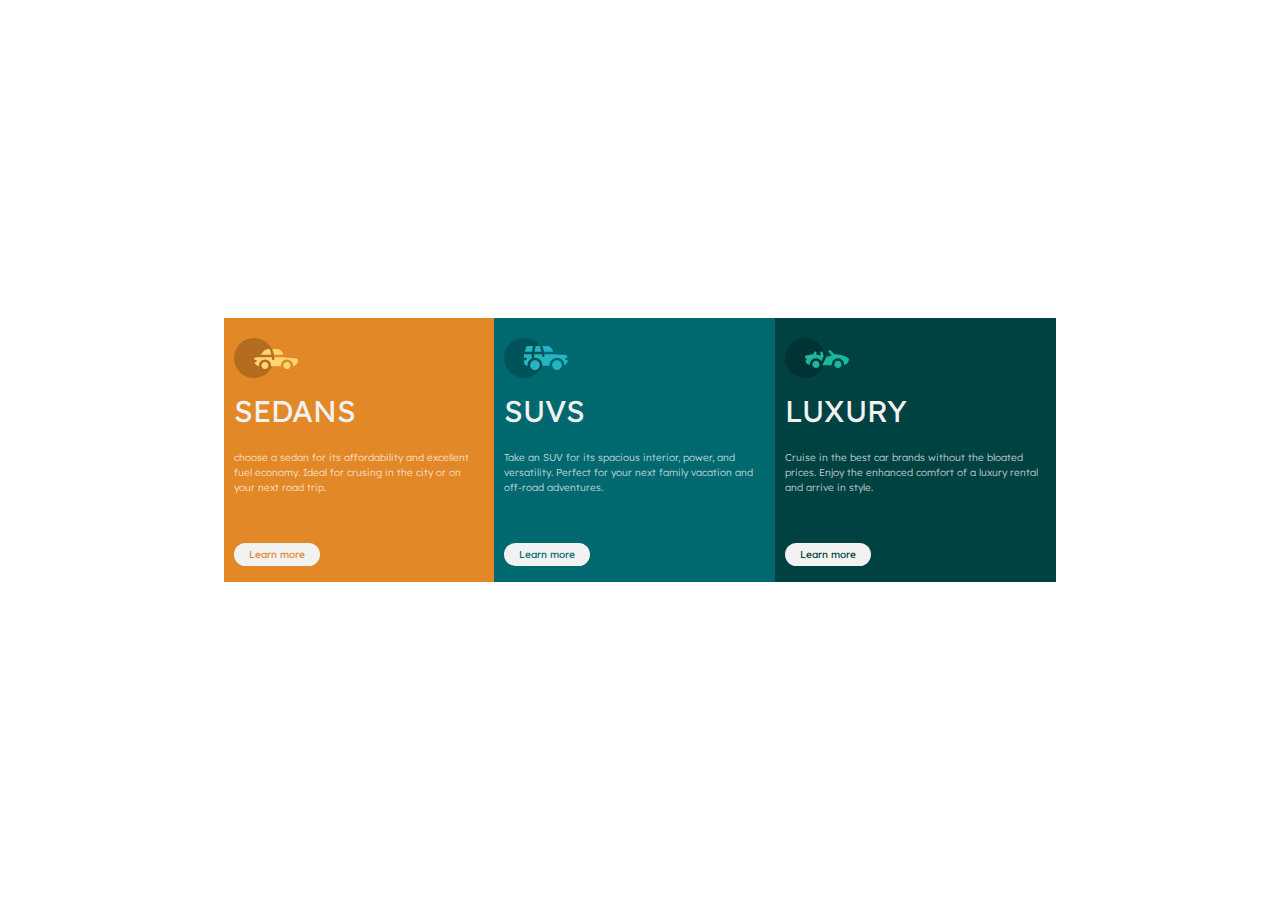
==== index.html @ b33a00e2 "css layout" ====
<!DOCTYPE html>
<html lang="en">
  <head>
    <meta charset="UTF-8" />
    <meta http-equiv="X-UA-Compatible" content="IE=edge" />
    <meta name="viewport" content="width=device-width, initial-scale=1.0" />
    <title>FlexBox Layout</title>
    <link
      rel="shortcut icon"
      href="images/favicon-32x32.png"
      type="image/x-icon"
    />
    <link rel="stylesheet" href="/css/flexbox & grid.css" />
    <link rel="preconnect" href="https://fonts.googleapis.com" />
    <link rel="preconnect" href="https://fonts.gstatic.com" crossorigin />
    <link
      href="https://fonts.googleapis.com/css2?family=Big+Shoulders+Display:wght@400;500;600;700&family=Lexend+Deca:wght@100;200;300;400&display=swap"
      rel="stylesheet"
    />
  </head>
  <body>
    <section class="mainSection">
      <div class="firstCard">
        <img src="/images/icon-sedans.svg" alt="sedans icon" />
        <h1>SEDANS</h1>
        <p>
          choose a sedan for its affordability and excellent fuel economy. Ideal
          for crusing in the city or on your next road trip.
        </p>
        <a href="#">Learn more</a>
      </div>
      <div class="secondCard">
        <img src="/images/icon-suvs.svg" alt="suvs icon" />
        <h1>SUVS</h1>
        <p>
          Take an SUV for its spacious interior, power, and versatility. Perfect
          for your next family vacation and off-road adventures.
        </p>
        <a href="#">Learn more</a>
      </div>
      <div class="thirdCard">
        <img src="/images/icon-luxury.svg" alt="luxury icon" />
        <h1>LUXURY</h1>
        <p>
          Cruise in the best car brands without the bloated prices. Enjoy the
          enhanced comfort of a luxury rental and arrive in style.
        </p>
        <a href="#">Learn more</a>
      </div>
    </section>
  </body>
</html>
---- css/flexbox & grid.css ----
:root {
  --orange: hsl(31, 77%, 52%);
  --darkCyan: hsl(184, 100%, 22%);
  --veryDarkCyan: hsl(179, 100%, 13%);
  --transparentWhite: hsla(0, 0%, 100%, 0.75);
  --veryLightGrey: hsl(0, 0%, 95%);
}
* {
  margin: 0;
  padding: 0;
  box-sizing: border-box;
}

.mainSection {
  display: flex;
  font-size: 15px;
  margin: auto;
  height: 100vh;
  justify-content: center;
  align-items: center;
  width: 65%;
}

.firstCard {
  background-color: var(--orange);
  padding: 20px 10px;
}

.firstCard a {
  text-decoration: none;
  color: var(--orange);
  background-color: var(--veryLightGrey);
  padding: 5px 15px;
  border-radius: 15px;
  font-family: "Lexend Deca";
  font-size: 10px;
}

.secondCard {
  background-color: var(--darkCyan);
  padding: 20px 10px;
}

.secondCard a {
  text-decoration: none;
  color: var(--darkCyan);
  background-color: var(--veryLightGrey);
  padding: 5px 15px;
  border-radius: 15px;
  font-family: "Lexend Deca";
  font-size: 10px;
}

.thirdCard {
  background-color: var(--veryDarkCyan);
  padding: 20px 10px;
}

.thirdCard a {
  text-decoration: none;
  color: var(--veryDarkCyan);
  background-color: var(--veryLightGrey);
  padding: 5px 15px;
  border-radius: 15px;
  font-family: "Lexend Deca";
  font-size: 10px;
}

.firstCard h1,
.secondCard h1,
.thirdCard h1 {
  color: var(--veryLightGrey);
  font-family: "Lexend Deca", sans-serif;
  font-weight: 400;
  margin: 10px 0;
}

.firstCard p,
.secondCard p,
.thirdCard p {
  color: var(--transparentWhite);
  padding-bottom: 30px;
  font-family: "Lexend Deca", sans-serif;
  font-size: 10px;
  font-weight: 300;
  margin: 20px 0;
  line-height: 1.5;
}

/* Grid styling */
.gridBody {
  display: flex;
  justify-content: center;
  align-items: center;
  height: 100vh;
}
.gridSection {
  display: grid;
  height: 80vh;
  margin: auto;
  width: 50%;
  gap: 7px;
  /* grid-template-areas:
    "a a  b "
    "a a  b "
    "c d  d"
    "c e  e"; */
  grid-template-columns: repeat(8, 1fr);
  grid-template-rows: repeat(5, 1fr);
}

.firstGrid {
  /* grid-area: a; */
  padding: 2em;
  background-color: var(--darkCyan);
  grid-column: 1/6;
  grid-row: 1/3;
}
.secondGrid {
  /* grid-area: b; */
  padding: 2em;
  background-color: var(--orange);
  grid-column: 6/8;
  grid-row: 1/3;
}
.thirdGrid {
  /* grid-area: c; */
  padding: 2em;
  background-color: var(--veryDarkCyan);
  grid-column: 1/4;
  grid-row: 3/5;
}
.forthGrid {
  /* grid-area: d; */
  padding: 2em;
  background-color: var(--veryLightGrey);
  grid-column: 4/8;
  grid-row: 3/4;
}
.fifthGrid {
  /* grid-area: e; */
  padding: 2em;
  background-color: black;
  color: var(--transparentWhite);
  grid-column: 4/8;
  grid-row: 4/5;
}
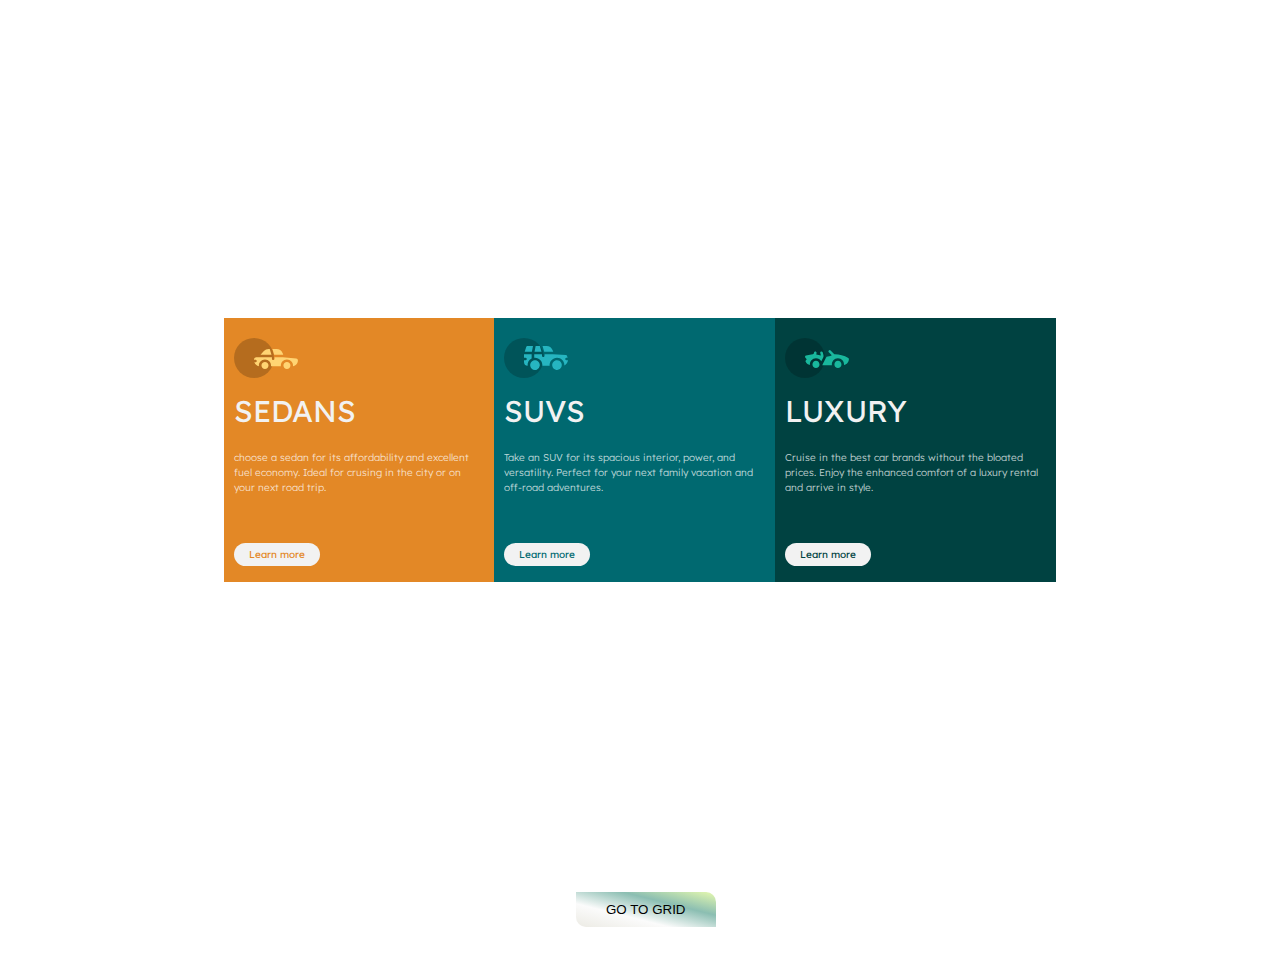
==== commit bf8f579e: "updated index and grid html files" ====
--- a/index.html
+++ b/index.html
@@ -48,5 +48,6 @@
         <a href="#">Learn more</a>
       </div>
     </section>
+    <button class="flexButton"><a href="grid.html">Go to Grid</a></button>
   </body>
 </html>
--- a/css/flexbox & grid.css
+++ b/css/flexbox & grid.css
@@ -87,9 +87,10 @@
   line-height: 1.5;
 }
 
-/* Grid styling */
+/* Grid styling on cards */
 .gridBody {
   display: flex;
+  flex-direction: column;
   justify-content: center;
   align-items: center;
   height: 100vh;
@@ -145,3 +146,46 @@
   grid-column: 4/8;
   grid-row: 4/5;
 }
+
+.gridButton {
+  margin-top: -100px;
+  margin-bottom: 100px;
+  padding: 10px 30px;
+  border: none;
+  border-bottom-left-radius: 10px;
+  border-top-right-radius: 10px;
+  background-image: linear-gradient(
+    to bottom left,
+    #e6f9af,
+    #8bbeb2,
+    #fbfbfb,
+    #ecebe4
+  );
+  cursor: pointer;
+}
+
+.flexButton {
+  text-align: center;
+  margin-left: 45%;
+  margin-top: -500px;
+  margin-bottom: 50px;
+  padding: 10px 30px;
+  border: none;
+  border-bottom-left-radius: 10px;
+  border-top-right-radius: 10px;
+  background-image: linear-gradient(
+    to bottom left,
+    #e6f9af,
+    #8bbeb2,
+    #fbfbfb,
+    #ecebe4
+  );
+  cursor: pointer;
+}
+
+.gridButton a,
+.flexButton a {
+  text-decoration: none;
+  text-transform: uppercase;
+  color: black;
+}
